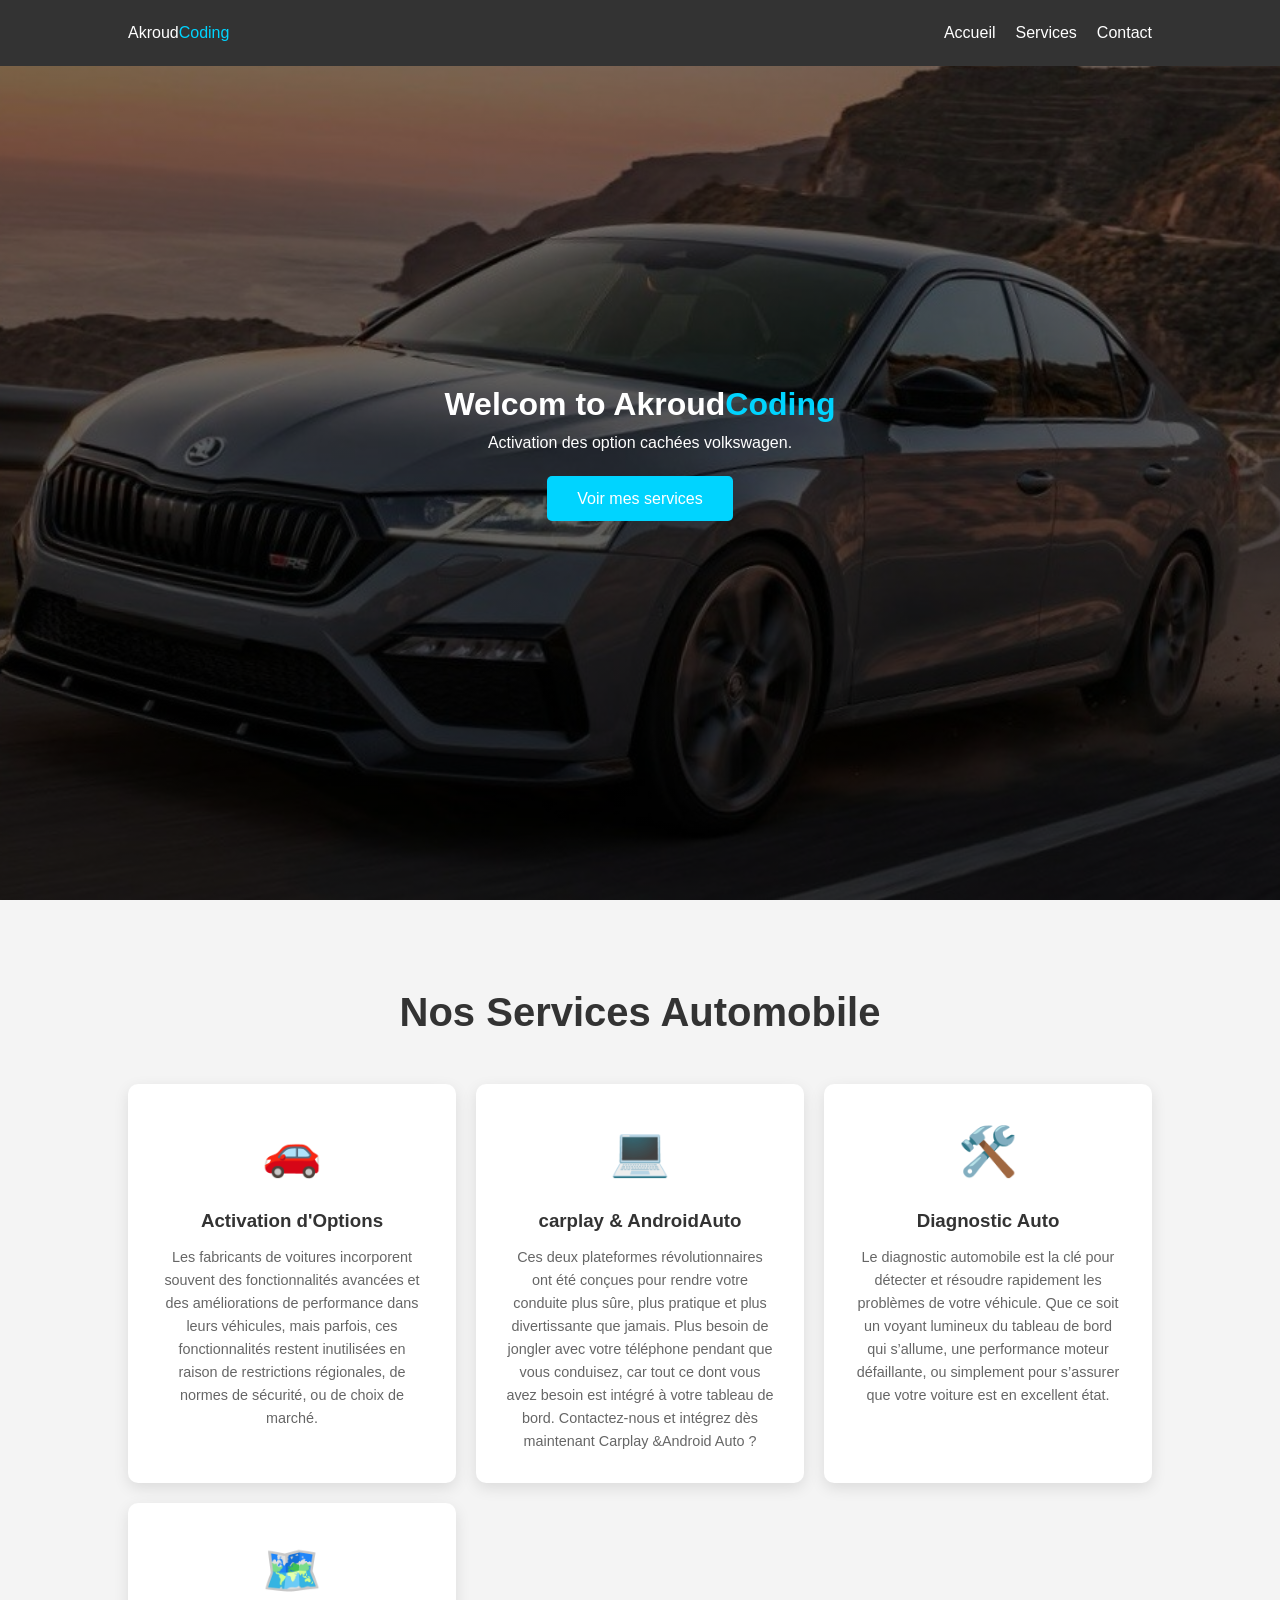
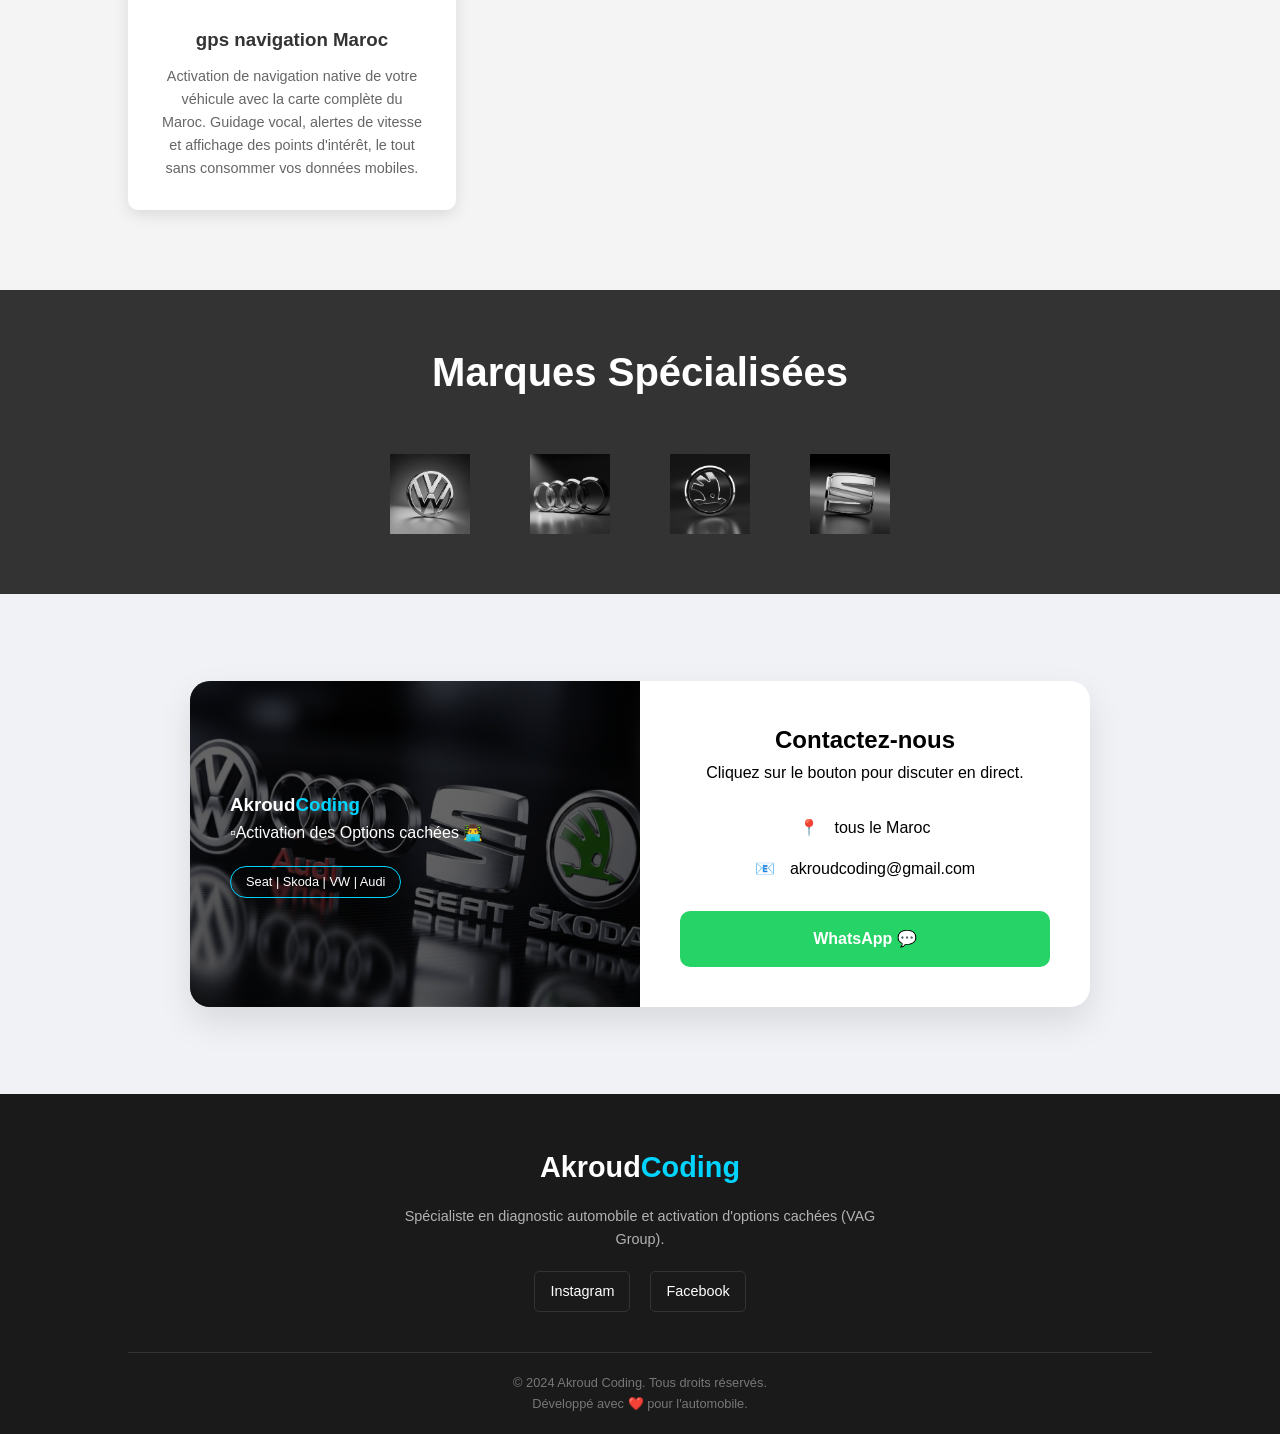
==== index.html @ c4c2e26d "Add files via upload" ====
<!DOCTYPE html>
<html lang="fr">
<head>
    <meta charset="UTF-8">
    <meta name="viewport" content="width=device-width, initial-scale=1.0">
    <title>Akroud Coding | Portfolio</title>
    <link rel="stylesheet" href="style.css">
</head>
<body>

    <nav class="navbar">
        <div class="logo" >Akroud<span>Coding</span></div>
        <ul class="nav-links" id="nav-links">
            <li><a href="#home">Accueil</a></li>
            <li><a href="#services">Services</a></li>
            <li><a href="#contact">Contact</a></li>
        </ul>
        <div class="burger" id="burger">
            <span></span>
            <span></span>
            <span></span>
        </div>
    </nav>

    <header id="home" class="hero">
        <h1 class="logo">Welcom to Akroud<span>Coding</span></h1>
        <p>Activation des option cachées volkswagen.</p>
        <a href="#services" class="btn">Voir mes services</a>
    </header>

    <section id="services" class="services-section">
        <h2 class="section-title">Nos Services Automobile</h2>
        <div class="services-container">
            
            <div class="service-card">
                <div class="icon">🚗</div>
                <h3>Activation d'Options</h3>
                <p>Les fabricants de voitures incorporent souvent des fonctionnalités avancées et des améliorations de performance dans leurs véhicules, mais parfois, ces fonctionnalités restent inutilisées en raison de restrictions régionales, de normes de sécurité, ou de choix de marché.</p>
            </div>
    
            <div class="service-card">
                <div class="icon">💻</div>
                <h3>carplay & AndroidAuto </h3>
                <p>Ces deux plateformes révolutionnaires ont été conçues pour rendre votre conduite plus sûre, plus pratique et plus divertissante que jamais. Plus besoin de jongler avec votre téléphone pendant que vous conduisez, car tout ce dont vous avez besoin est intégré à votre tableau de bord. Contactez-nous et intégrez dès maintenant Carplay &Android Auto ? </p>
            </div>
    
            <div class="service-card">
                <div class="icon">🛠️</div>
                <h3>Diagnostic Auto</h3>
                <p>Le diagnostic automobile est la clé pour détecter et résoudre rapidement les problèmes de votre véhicule. Que ce soit un voyant lumineux du tableau de bord qui s’allume, une performance moteur défaillante, ou simplement pour s’assurer que votre voiture est en excellent état.</p>
            </div>
             <div class="service-card">
                <div class="icon">🗺️</div>
                <h3>gps navigation Maroc</h3>
                <p>Activation de  navigation native de votre véhicule avec la carte complète du Maroc. Guidage vocal, alertes de vitesse et affichage des points d'intérêt, le tout sans consommer vos données mobiles.</p>
            </div>
    
        </div>
    </section>

<section class="brands-section">
    <h2 class="section-titlee ">Marques Spécialisées</h2>
    <div class="brands-container">
        
        <div class="brand-box">
            <img src="./Vw.jpg.jpeg" alt="Volkswagen">
        </div>

        <div class="brand-box">
            <img src="./Audi.jpg.jpeg" alt="Audi">
        </div>

        <div class="brand-box">
            <img src="./Skoda.jpg.jpeg" alt="Skoda">
        </div>

        <div class="brand-box">
            <img src="./Seat.jpg.jpeg" alt="Seat">
        </div>

    </div>
</section>
   
<section id="contact" class="contact-section">
    <div class="contact-wrapper">
        
        <div class="contact-visual">
            <div class="visual-content">
                <h3>Akroud<span>Coding</span></h3>
                <p>▫️Activation des Options cachées 👨‍💻  </p>
                <div class="car-badge">Seat | Skoda | VW | Audi</div>
            </div>
        </div>

        <div class="contact-card">
            <h2>Contactez-nous</h2>
            <p>Cliquez sur le bouton pour discuter en direct.</p>
            
            <div class="info-list">
                <div class="info-item">
                    <span class="icon">📍</span>
                    <p> tous le Maroc</p>
                </div>
                <div class="info-item">
                    <span class="icon">📧</span>
                    <p>akroudcoding@gmail.com</p>
                </div>
            </div>

            <a href="https://wa.me/212661353527" class="btn-whatsapp-big">
                WhatsApp 💬
            </a>
        </div>

    </div>
</section>
    <script src="script.js"></script>
</body>
<footer class="main-footer">
    <div class="footer-content">
        <div class="footer-logo">
            Akroud<span>Coding</span>
        </div>
        <p>Spécialiste en diagnostic automobile et activation d'options cachées (VAG Group).</p>
        
        <div class="social-links">
            <a href="https://www.instagram.com/akroudcoding" target="_blank" class="social-icon">
                <i class="fab fa-instagram"></i> Instagram
            </a>
            <a href="https://web.facebook.com/people/AkroudCoding/61550364777831/?sk=photos" class="social-icon">
                <i class="fab fa-facebook"></i> Facebook
            </a>
        </div>
    </div>
    
    <div class="footer-bottom">
        <p>&copy; 2024 Akroud Coding. Tous droits réservés.</p>
        <p>Développé avec ❤️ pour l'automobile.</p>
    </div>
</footer>
</html>
---- style.css ----
/* Styles de base */
* {
    margin: 0;
    padding: 0;
    box-sizing: border-box;
    font-family: 'Segoe UI', sans-serif;
}

body { line-height: 1.6; }

/* Navigation */
.navbar {
    display: flex;
    justify-content: space-between;
    align-items: center;
    padding: 20px 10%;
    background: #333;
    color: white;
    position: fixed;
    width: 100%;
    top: 0;
    z-index: 1000;
}

.logo span { color: #00d4ff; }

.nav-links {
    display: flex;
    list-style: none;
}

.nav-links li a {
    color: white;
    text-decoration: none;
    margin-left: 20px;
}

/* Menu Burger (caché sur PC) */
.burger { display: none; cursor: pointer; }

.burger span {
    display: block;
    width: 25px;
    height: 3px;
    background: white;
    margin: 5px;
}

/* Hero Section */
.hero {
    height: 100vh;
    display: flex;
    flex-direction: column;
    justify-content: center;
    align-items: center;
    text-align: center;
    background: linear-gradient(rgba(0,0,0,0.5), rgba(0,0,0,0.7)), 
    url('./car.jpg') no-repeat bottom/cover;        color: white;
}

.btn {
    margin-top: 20px;
    padding: 10px 30px;
    background: #00d4ff;
    color: white;
    text-decoration: none;
    border-radius: 5px;
}
/* Container principal */
.contact-section {
    padding: 80px 10%;
    background: #f0f2f5;
    min-height: 500px;
    display: flex;
    justify-content: center;
    align-items: center;
}

.contact-wrapper {
    display: flex;
    background: white;
    border-radius: 20px;
    overflow: hidden; /* Bach l'image matkhroujch 3la l'card */
    box-shadow: 0 15px 35px rgba(0,0,0,0.1);
    max-width: 900px;
    width: 100%;
}

/* --- DESIGN PC (Visual) --- */
.contact-visual {
    flex: 1;
    background: linear-gradient(45deg, #1a1a1a, #333);
    color: white;
    padding: 40px;
    display: flex;
    flex-direction: column;
    justify-content: center;
    position: relative;
    background-image: linear-gradient(rgba(0,0,0,0.6), rgba(0,0,0,0.6)), url('./car2.jpeg'); /* Image de code/tech */
    background-size: cover;
    background-position: center;
}

.contact-visual h3 span { color: #00d4ff; }

.car-badge {
    margin-top: 20px;
    padding: 5px 15px;
    border: 1px solid #00d4ff;
    display: inline-block;
    border-radius: 20px;
    font-size: 0.8rem;
}

/* --- DESIGN CARD (Infos) --- */
.contact-card {
    flex: 1;
    padding: 40px;
    text-align: center;
}

.info-list { margin: 30px 0; }
.info-item { display: flex; align-items: center; gap: 15px; margin-bottom: 15px; justify-content: center; }

.btn-whatsapp-big {
    display: block;
    background: #25D366;
    color: white;
    padding: 15px;
    text-decoration: none;
    border-radius: 10px;
    font-weight: bold;
    transition: 0.3s;
}

/* --- RESPONSIVE (Mobile) --- */
@media screen and (max-width: 768px) {
    .contact-visual {
        display: none; /* Katmchi l'jiha dial l'image f mobile */
    }
    
    .contact-wrapper {
        box-shadow: none;
        background: transparent;
    }

    .contact-card {
        background: white;
        border-radius: 20px;
        
        box-shadow: 0 10px 20px rgba(0,0,0,0.1);
    }

    .hero {
    height: 100vh;
    display: flex;
    flex-direction: column;
    justify-content: center;
    align-items: center;
    text-align: center;
    background: linear-gradient(rgba(0,0,0,0.5), rgba(0,0,0,0.7)), 
    url('./car.jpg') no-repeat left/cover;        color: white;
}
}




/* --- Style du Footer --- */
.main-footer {
    background: #1a1a1a; /* Noir profond */
    color: #ffffff;
    padding: 50px 10% 20px 10%;
    text-align: center;
}

.footer-content {
    margin-bottom: 40px;
}

.footer-logo {
    font-size: 1.8rem;
    font-weight: bold;
    margin-bottom: 15px;
}

.footer-logo span {
    color: #00d4ff; /* Le bleu Akroud Coding */
}

.footer-content p {
    color: #b3b3b3;
    max-width: 500px;
    margin: 0 auto 20px auto;
    font-size: 0.9rem;
}

.social-links {
    display: flex;
    justify-content: center;
    gap: 20px;
}

.social-icon {
    color: #ffffff;
    text-decoration: none;
    font-size: 0.9rem;
    border: 1px solid #333;
    padding: 8px 15px;
    border-radius: 5px;
    transition: 0.3s ease;
}

.social-icon:hover {
    background: #00d4ff;
    border-color: #00d4ff;
    color: #1a1a1a;
}

/* --- Barre de copyright --- */
.footer-bottom {
    border-top: 1px solid #333;
    padding-top: 20px;
    font-size: 0.8rem;
    color: #777;
}


.brands-section {
    padding: 50px 10%;
    background: #333;
    text-align: center;
}
.section-titlee{
    margin-bottom: 40px;
    font-size: 2.5rem;
    color: #fff;
}

.brands-container {
    display: flex;
    justify-content: center;
    align-items: center;
    gap: 40px;
    flex-wrap: wrap; /* Bach f mobile i-hbtou l-te7t */
    margin-top: 30px;
}

.brand-box {
    
    width: 100px; /* 9yas l-box */
    height: 100px;
    display: flex;
    justify-content: center;
    align-items: center;
    transition: transform 0.3s ease, filter 0.3s ease;
    filter: grayscale(100%); /* Kay-bano gris f l-lowel bach i-jiw pro */
    opacity: 1;

}

.brand-box img {
    max-width: 100%; /* L-image mat-khroujch 3la l-box */
    max-height: 80px;
    object-fit: contain; /* Bach l-image mat-t-kmechch (pas de déformation) */
    opacity: 1;

}

/* Fach l-client i-douz l-mouse foq l-logo */
.brand-box:hover {
    transform: scale(1.15); /* Kay-kber chwiya */
    filter: grayscale(0%); /* Kay-welli b l-alwan dyalo */
    opacity: 1;
}

/* Responsive Mobile */
@media screen and (max-width: 600px) {
    .brands-container {
        gap: 20px;
    }
    .brand-box {
        width: 80px;
    }
}










/* Responsive Footer */
@media screen and (max-width: 600px) {
    .social-links {
        flex-direction: column;
        align-items: center;
    }
    
    .social-icon {
        width: 150px;
    }
}
/* RESPONSIVITÉ (Tablettes et Mobiles) */
@media screen and (max-width: 768px) {
    .nav-links {
        position: absolute;
        right: 0;
        height: 92vh;
        top: 8vh;
        background: #333;
        flex-direction: column;
        width: 50%;
        height: 120%;
        transform: translateX(100%);
        transition: 0.5s;border-radius: 10px;
        
    }

    .nav-links.nav-active { transform: translateX(0%); }

    .burger { display: block; 
    }
}

/* Section Services */
.services-section {
    padding: 80px 10%;
    background: #f4f4f4;
    text-align: center;
}

.section-title {
    margin-bottom: 40px;
    font-size: 2.5rem;
    color: #333;
}

.services-container {
    display: grid;
    grid-template-columns: repeat(auto-fit, minmax(250px, 1fr));
    gap: 20px;
}

.service-card {
    background: white;
    padding: 30px;
    border-radius: 10px;
    box-shadow: 0 5px 15px rgba(0,0,0,0.1);
    transition: transform 0.3s ease;
}

.service-card:hover {
    transform: translateY(-10px);
    border-bottom: 4px solid #00d4ff;
}

.service-card .icon {
    font-size: 3rem;
    margin-bottom: 15px;
}

.service-card h3 {
    margin-bottom: 10px;
    color: #333;
}

.service-card p {
    color: #666;
    font-size: 0.9rem;
}
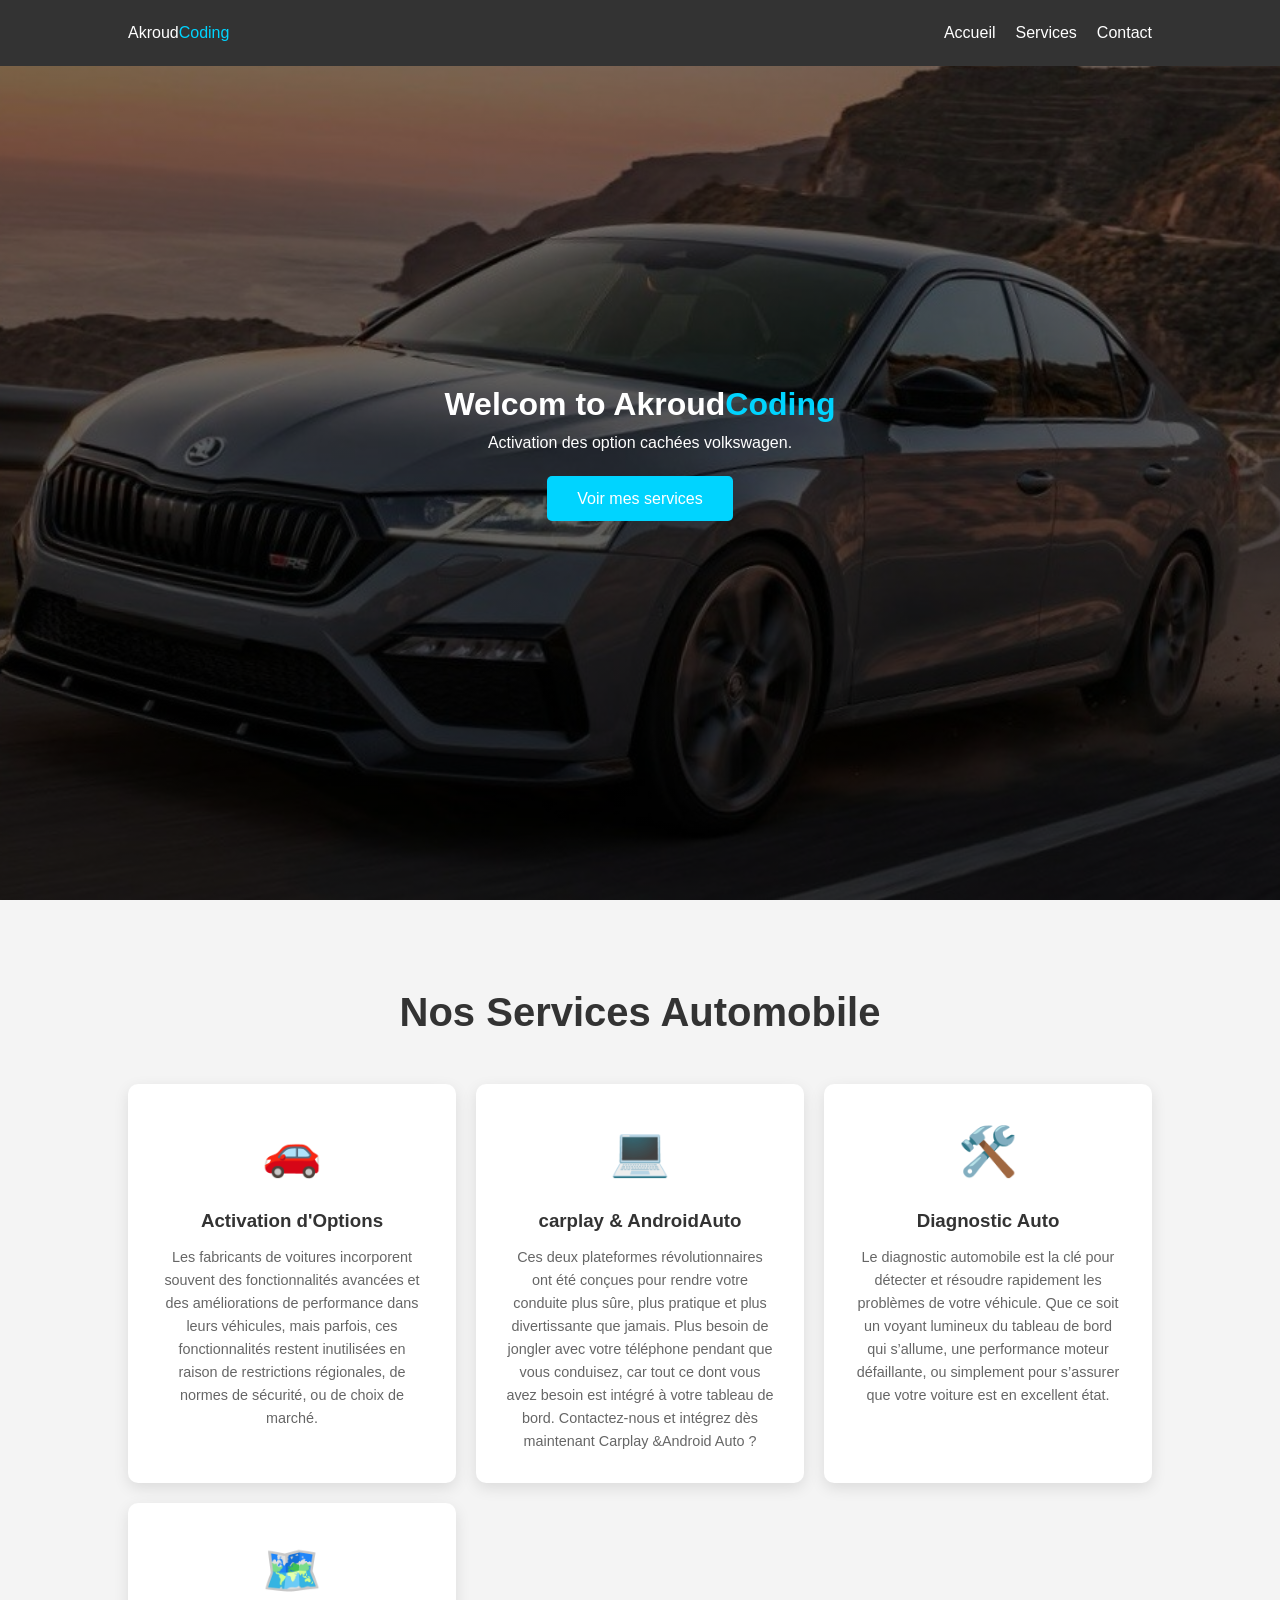
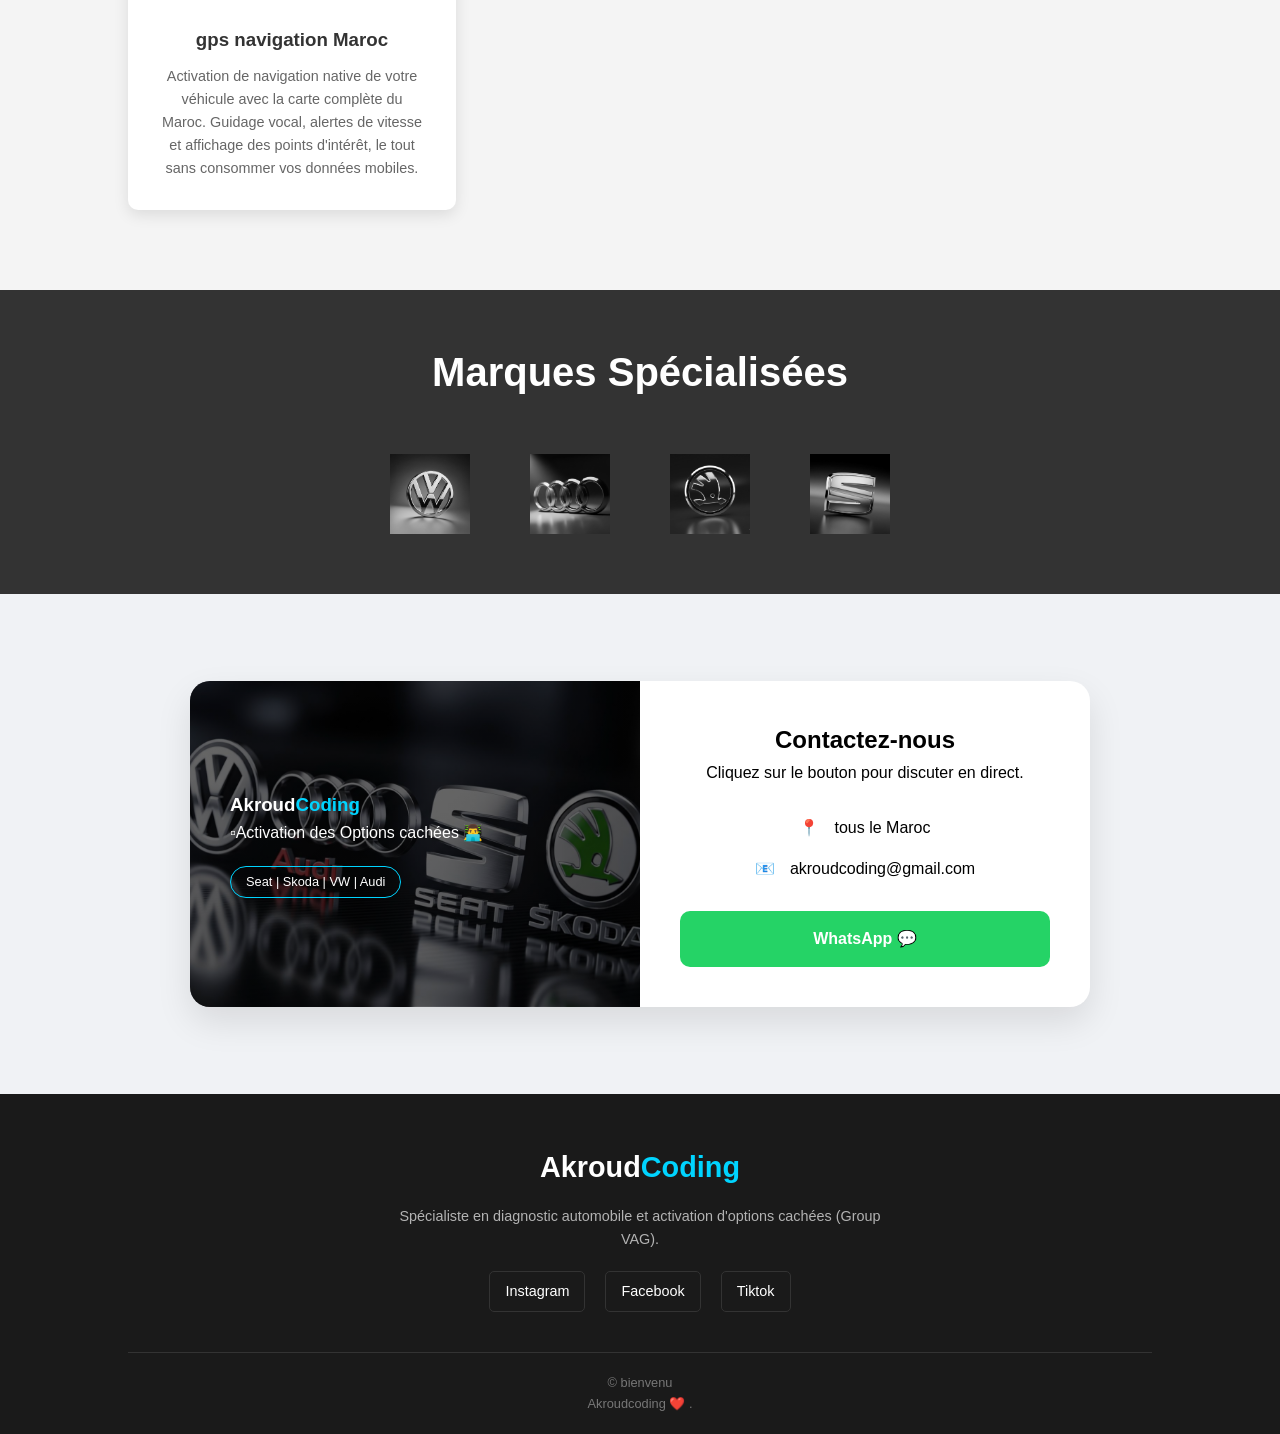
==== commit 79f172da: "Update index.html" ====
--- a/index.html
+++ b/index.html
@@ -121,7 +121,7 @@
         <div class="footer-logo">
             Akroud<span>Coding</span>
         </div>
-        <p>Spécialiste en diagnostic automobile et activation d'options cachées (VAG Group).</p>
+        <p>Spécialiste en diagnostic automobile et activation d'options cachées (Group VAG).</p>
         
         <div class="social-links">
             <a href="https://www.instagram.com/akroudcoding" target="_blank" class="social-icon">
@@ -130,12 +130,16 @@
             <a href="https://web.facebook.com/people/AkroudCoding/61550364777831/?sk=photos" class="social-icon">
                 <i class="fab fa-facebook"></i> Facebook
             </a>
+
+            <a href="https://www.tiktok.com/@akroudcoding" target="_blank" class="social-icon">
+                <i class="fab fa-instagram"></i> Tiktok
+            </a>
         </div>
     </div>
     
     <div class="footer-bottom">
-        <p>&copy; 2024 Akroud Coding. Tous droits réservés.</p>
-        <p>Développé avec ❤️ pour l'automobile.</p>
+        <p>&copy; bienvenu </p>
+        <p>Akroudcoding ❤️ .</p>
     </div>
 </footer>
-</html>+</html>
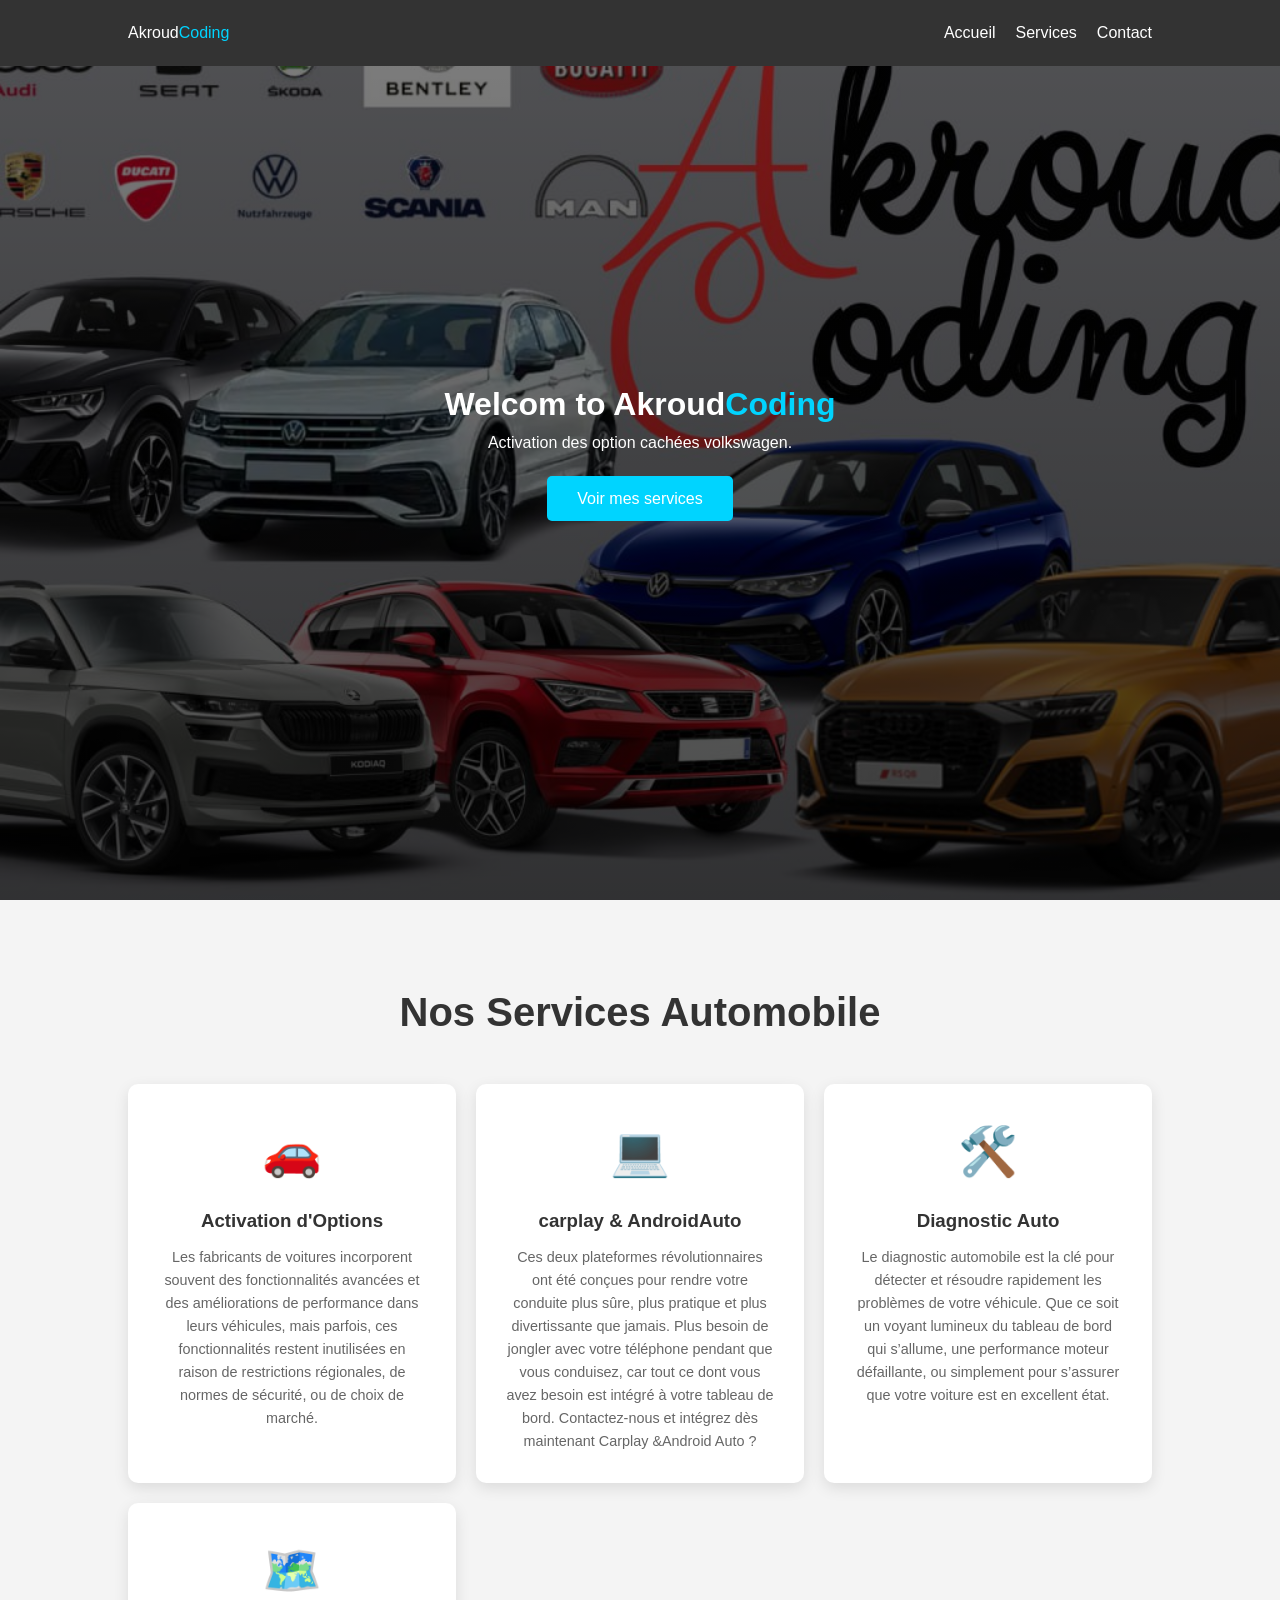
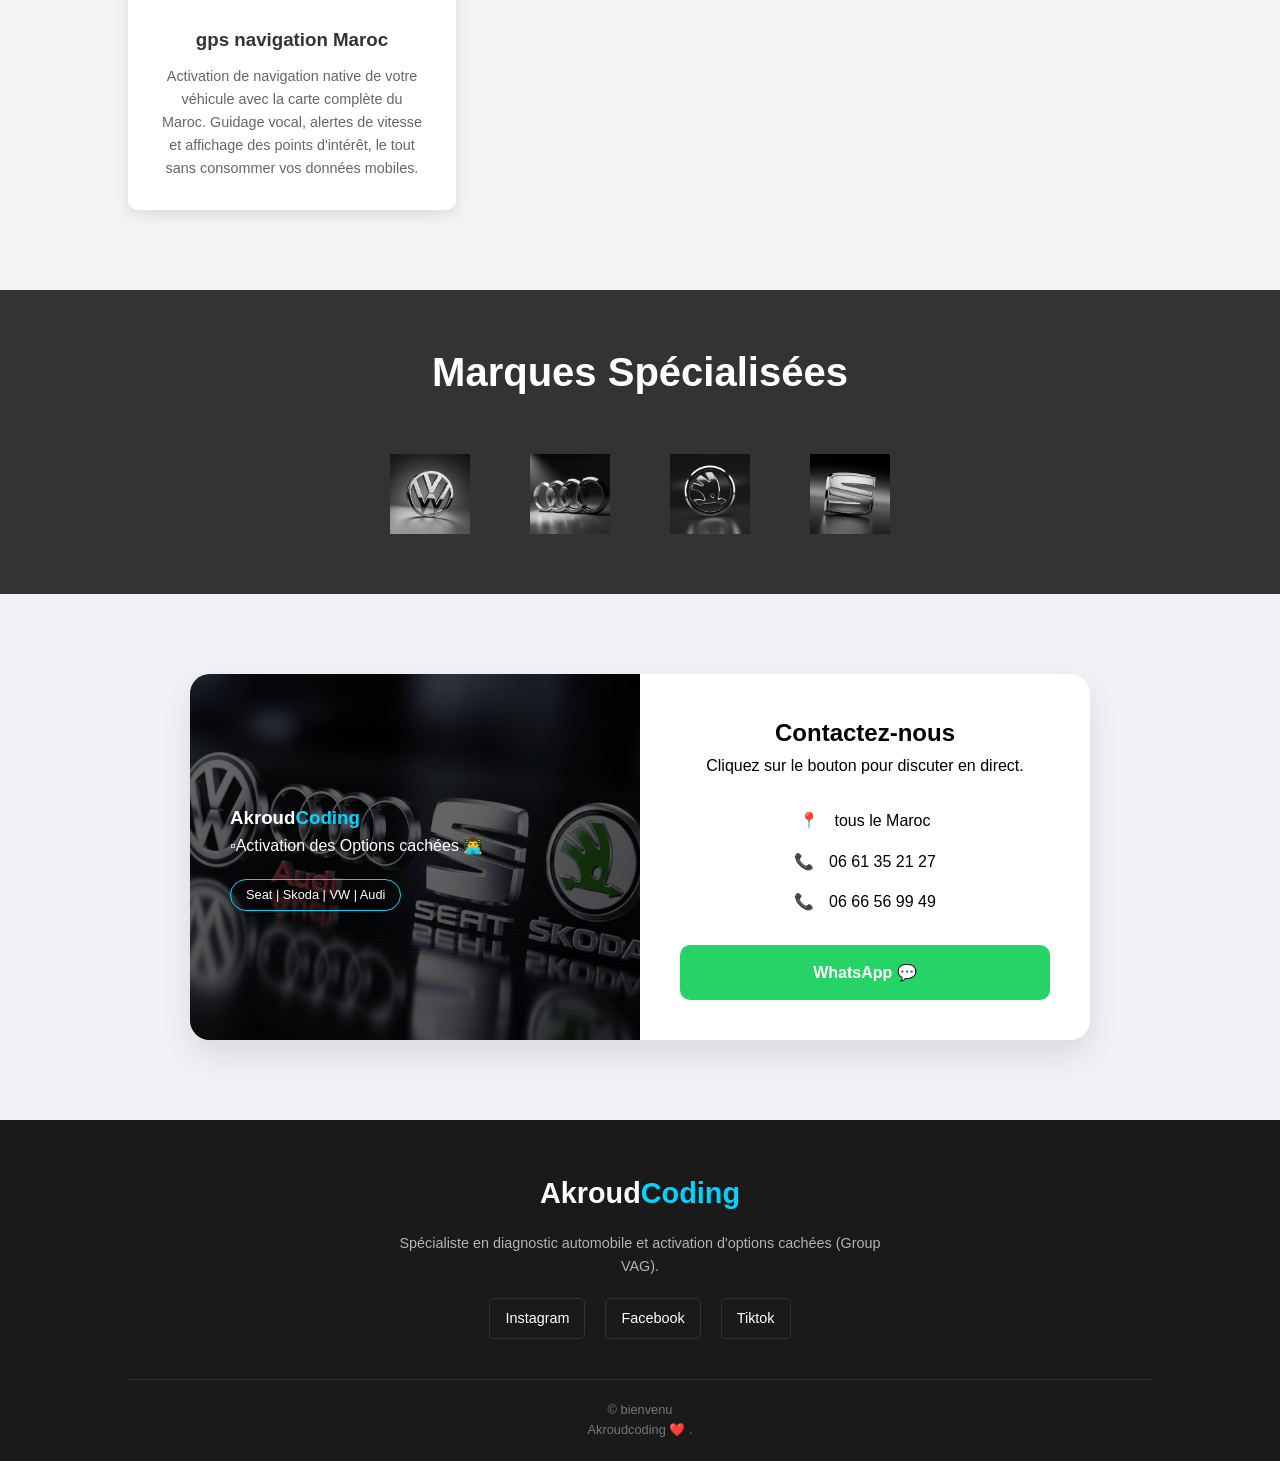
==== commit 4d64cdf3: "Update index.html" ====
--- a/index.html
+++ b/index.html
@@ -102,12 +102,16 @@
                     <p> tous le Maroc</p>
                 </div>
                 <div class="info-item">
-                    <span class="icon">📧</span>
-                    <p>akroudcoding@gmail.com</p>
+                    <span class="icon">📞</span>
+                    <p>06 61 35 21 27</p>
+                </div>
+                <div class="info-item">
+                    <span class="icon">📞</span>
+                    <p>06 66 56 99 49</p>
                 </div>
             </div>
 
-            <a href="https://wa.me/212661353527" class="btn-whatsapp-big">
+            <a href="https://wa.me/212661353127" class="btn-whatsapp-big">
                 WhatsApp 💬
             </a>
         </div>
--- a/style.css
+++ b/style.css
@@ -55,7 +55,7 @@
     align-items: center;
     text-align: center;
     background: linear-gradient(rgba(0,0,0,0.5), rgba(0,0,0,0.7)), 
-    url('./car.jpg') no-repeat bottom/cover;        color: white;
+    url('./car1.jpg') no-repeat bottom/cover;        color: white;
 }
 
 .btn {
@@ -159,7 +159,12 @@
     align-items: center;
     text-align: center;
     background: linear-gradient(rgba(0,0,0,0.5), rgba(0,0,0,0.7)), 
-    url('./car.jpg') no-repeat left/cover;        color: white;
+    url('./responsivecar.jpg') no-repeat center/cover ;
+    /* background-size: cover;
+    background-repeat: no-repeat;
+    background-position: center; */
+    
+         color: white;
 }
 }
 
@@ -371,4 +376,4 @@
 .service-card p {
     color: #666;
     font-size: 0.9rem;
-}+}
